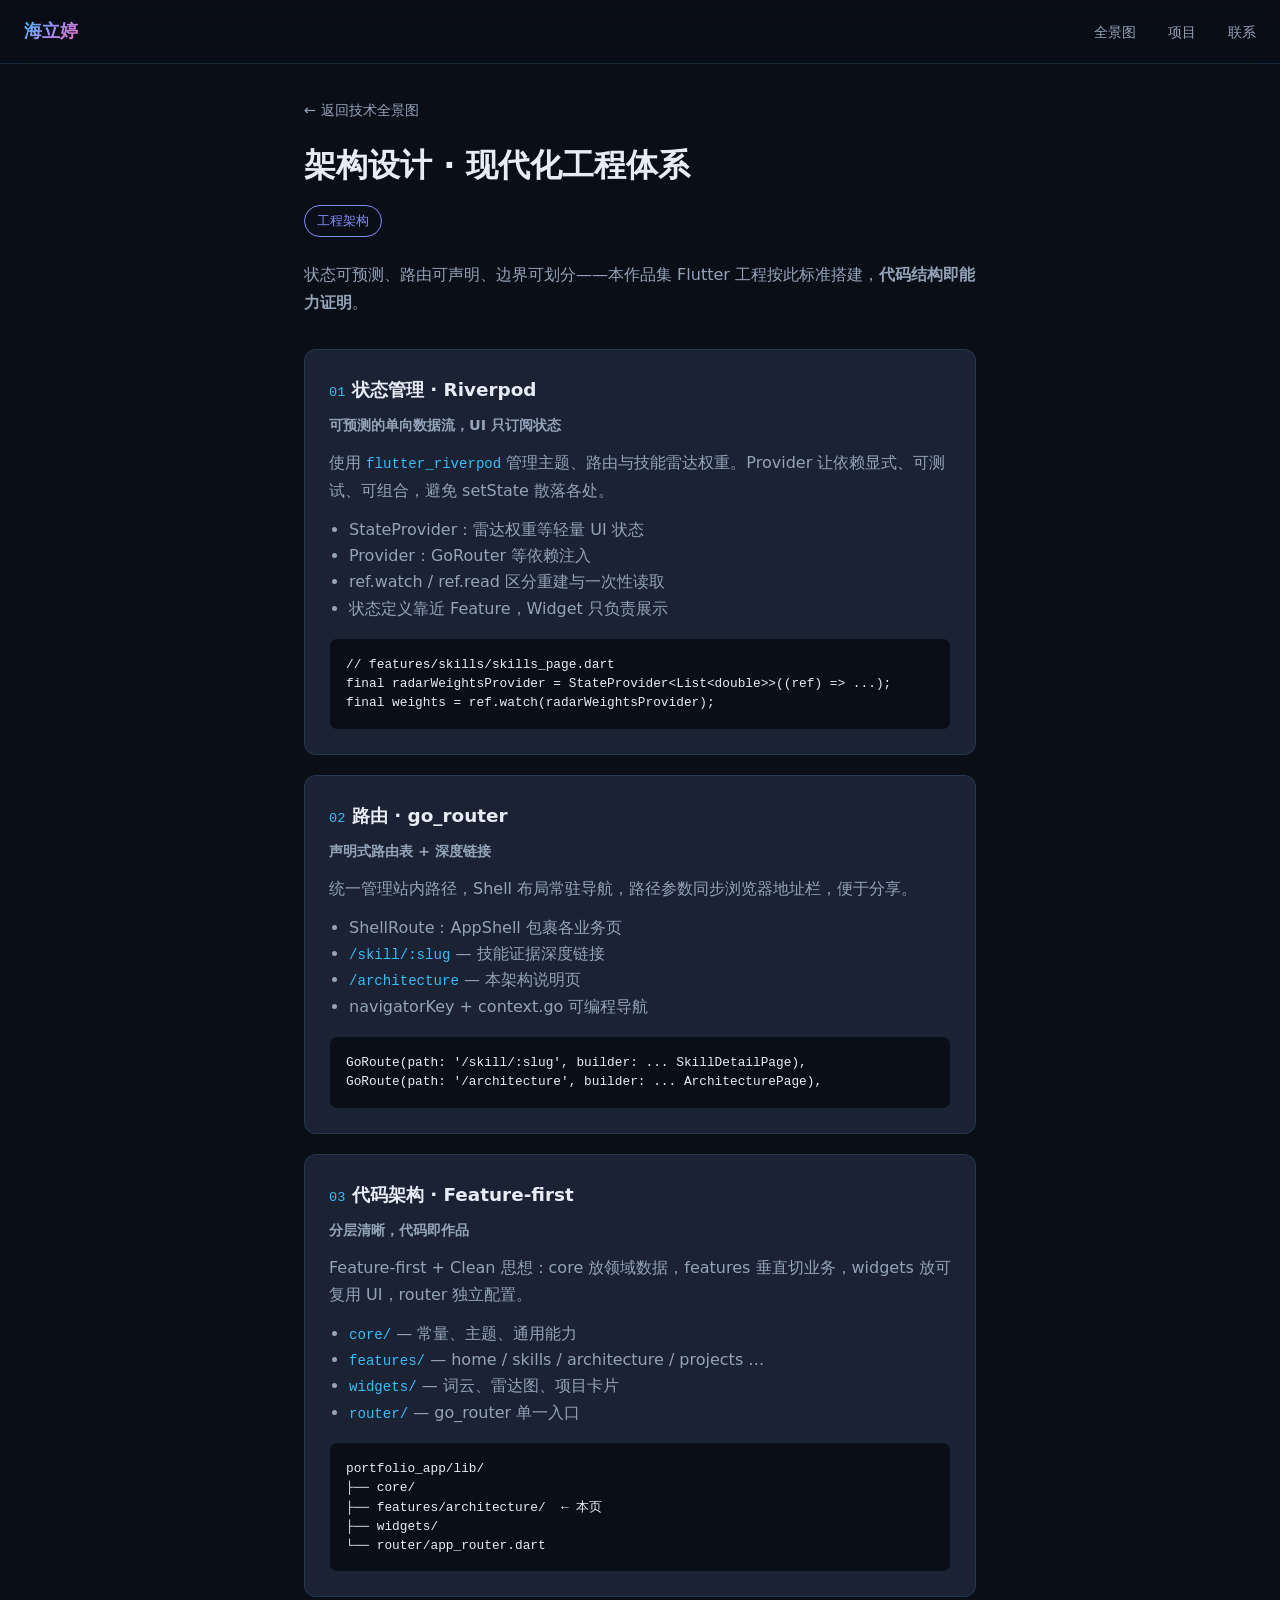
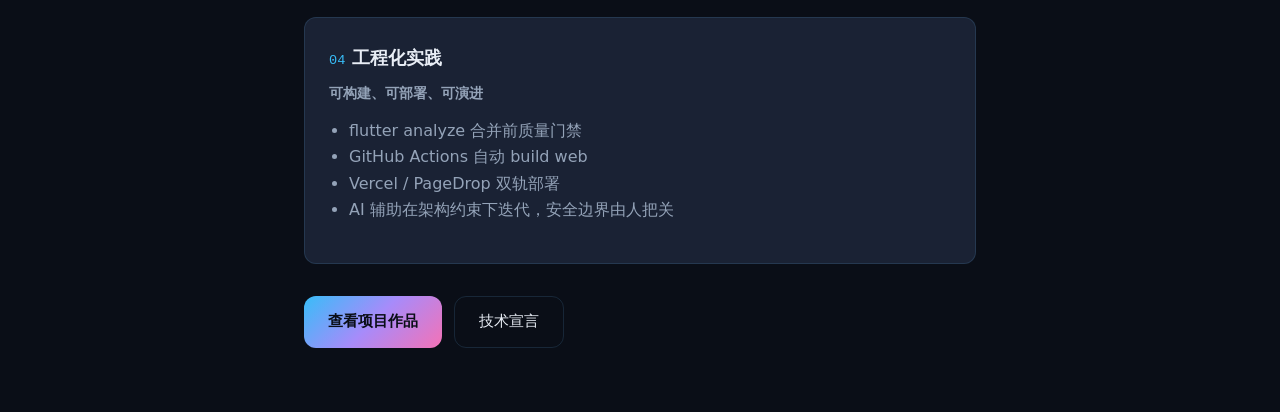
==== legacy/static-site/architecture.html @ 01e4a8b7 "Deploy legacy portfolio with Python API on Vercel. Static site moves to legacy/static-site; add Deep" ====
<!DOCTYPE html>
<html lang="zh-CN">
<head>
  <meta charset="UTF-8" />
  <meta name="viewport" content="width=device-width, initial-scale=1.0" />
  <meta name="description" content="海立婷 — 架构设计：Riverpod 状态管理、go_router 声明式路由、Feature-first 分层架构。" />
  <title>架构设计 · 现代化工程体系 | 海立婷</title>
  <link rel="stylesheet" href="./css/style.css?v=20260523" />
  <link rel="icon" href="data:image/svg+xml,<svg xmlns='http://www.w3.org/2000/svg' viewBox='0 0 100 100'><text y='.9em' font-size='90'>海</text></svg>" />
</head>
<body>
  <nav class="nav scrolled">
    <a href="./index.html" class="nav-logo">海立婷</a>
    <ul class="nav-links">
      <li><a href="./index.html#skill-map">全景图</a></li>
      <li><a href="./index.html#projects">项目</a></li>
      <li><a href="./index.html#contact">联系</a></li>
    </ul>
  </nav>

  <main class="skill-detail-page architecture-page">
    <div class="container skill-detail-container">
      <header class="skill-detail-header">
        <a href="./index.html#skill-map" class="skill-detail-back">← 返回技术全景图</a>
        <h1>架构设计 · 现代化工程体系</h1>
        <span class="skill-detail-badge" style="border-color:#818cf8;color:#818cf8">工程架构</span>
      </header>
      <p class="skill-detail-text arch-lead">
        状态可预测、路由可声明、边界可划分——本作品集 Flutter 工程按此标准搭建，<strong>代码结构即能力证明</strong>。
      </p>

      <article class="arch-section-card">
        <h2><span class="section-num">01</span> 状态管理 · Riverpod</h2>
        <p class="arch-sub">可预测的单向数据流，UI 只订阅状态</p>
        <p>使用 <code>flutter_riverpod</code> 管理主题、路由与技能雷达权重。Provider 让依赖显式、可测试、可组合，避免 setState 散落各处。</p>
        <ul class="arch-list">
          <li>StateProvider：雷达权重等轻量 UI 状态</li>
          <li>Provider：GoRouter 等依赖注入</li>
          <li>ref.watch / ref.read 区分重建与一次性读取</li>
          <li>状态定义靠近 Feature，Widget 只负责展示</li>
        </ul>
        <pre class="arch-code">// features/skills/skills_page.dart
final radarWeightsProvider = StateProvider&lt;List&lt;double&gt;&gt;((ref) =&gt; ...);
final weights = ref.watch(radarWeightsProvider);</pre>
      </article>

      <article class="arch-section-card">
        <h2><span class="section-num">02</span> 路由 · go_router</h2>
        <p class="arch-sub">声明式路由表 + 深度链接</p>
        <p>统一管理站内路径，Shell 布局常驻导航，路径参数同步浏览器地址栏，便于分享。</p>
        <ul class="arch-list">
          <li>ShellRoute：AppShell 包裹各业务页</li>
          <li><code>/skill/:slug</code> — 技能证据深度链接</li>
          <li><code>/architecture</code> — 本架构说明页</li>
          <li>navigatorKey + context.go 可编程导航</li>
        </ul>
        <pre class="arch-code">GoRoute(path: '/skill/:slug', builder: ... SkillDetailPage),
GoRoute(path: '/architecture', builder: ... ArchitecturePage),</pre>
      </article>

      <article class="arch-section-card">
        <h2><span class="section-num">03</span> 代码架构 · Feature-first</h2>
        <p class="arch-sub">分层清晰，代码即作品</p>
        <p>Feature-first + Clean 思想：core 放领域数据，features 垂直切业务，widgets 放可复用 UI，router 独立配置。</p>
        <ul class="arch-list">
          <li><code>core/</code> — 常量、主题、通用能力</li>
          <li><code>features/</code> — home / skills / architecture / projects …</li>
          <li><code>widgets/</code> — 词云、雷达图、项目卡片</li>
          <li><code>router/</code> — go_router 单一入口</li>
        </ul>
        <pre class="arch-code">portfolio_app/lib/
├── core/
├── features/architecture/  ← 本页
├── widgets/
└── router/app_router.dart</pre>
      </article>

      <article class="arch-section-card">
        <h2><span class="section-num">04</span> 工程化实践</h2>
        <p class="arch-sub">可构建、可部署、可演进</p>
        <ul class="arch-list">
          <li>flutter analyze 合并前质量门禁</li>
          <li>GitHub Actions 自动 build web</li>
          <li>Vercel / PageDrop 双轨部署</li>
          <li>AI 辅助在架构约束下迭代，安全边界由人把关</li>
        </ul>
      </article>

      <div class="skill-detail-actions">
      <a class="btn btn-primary" href="./index.html#projects">查看项目作品</a>
      <a class="btn btn-outline" href="./index.html#about">技术宣言</a>
      </div>
    </div>
  </main>
  <script src="./js/visit-tracker.js?v=20260526"></script>
</body>
</html>
---- legacy/static-site/css/style.css ----
:root {
  --bg: #0a0e17;
  --bg-alt: #111827;
  --surface: #1a2234;
  --border: rgba(99, 179, 237, 0.15);
  --text: #e8edf5;
  --text-muted: #94a3b8;
  --accent: #38bdf8;
  --accent-2: #a78bfa;
  --gradient: linear-gradient(135deg, #38bdf8 0%, #a78bfa 50%, #f472b6 100%);
  --font: system-ui, -apple-system, "PingFang SC", "Noto Sans SC", "Microsoft YaHei", sans-serif;
  --mono: "JetBrains Mono", monospace;
  --radius: 12px;
  --nav-h: 64px;
}

*, *::before, *::after { box-sizing: border-box; margin: 0; padding: 0; }

html { scroll-behavior: smooth; scroll-padding-top: var(--nav-h); }

body {
  font-family: var(--font);
  background: var(--bg);
  color: var(--text);
  line-height: 1.7;
  overflow-x: hidden;
}

a { color: var(--accent); text-decoration: none; transition: color 0.2s; }
a:hover { color: var(--accent-2); }

.container { max-width: 1100px; margin: 0 auto; padding: 0 1.5rem; }

/* Nav */
.nav {
  position: fixed;
  top: 0; left: 0; right: 0;
  height: var(--nav-h);
  display: flex;
  align-items: center;
  justify-content: space-between;
  padding: 0 1.5rem;
  background: rgba(10, 14, 23, 0.85);
  backdrop-filter: blur(12px);
  border-bottom: 1px solid var(--border);
  z-index: 100;
}

.nav-logo {
  font-weight: 700;
  font-size: 1.1rem;
  background: var(--gradient);
  -webkit-background-clip: text;
  -webkit-text-fill-color: transparent;
  background-clip: text;
}

.nav-links {
  display: flex;
  gap: 2rem;
  list-style: none;
}

.nav-links a {
  color: var(--text-muted);
  font-size: 0.9rem;
  font-weight: 500;
}

.nav-links a:hover { color: var(--text); }

.lang-switch {
  display: flex;
  gap: 4px;
  margin-left: auto;
  margin-right: 12px;
  background: var(--surface);
  border: 1px solid var(--border);
  border-radius: 999px;
  padding: 3px;
}

.lang-btn {
  border: none;
  background: transparent;
  color: var(--text-muted);
  font-size: 0.8rem;
  font-weight: 500;
  padding: 0.35rem 0.65rem;
  border-radius: 999px;
  cursor: pointer;
  font-family: var(--font);
  transition: 0.2s;
}

.lang-btn:hover { color: var(--text); }

.lang-btn.active {
  background: var(--gradient);
  color: #0a0e17;
}

.nav-toggle {
  display: none;
  flex-direction: column;
  gap: 5px;
  background: none;
  border: none;
  cursor: pointer;
  padding: 4px;
}

.nav-toggle span {
  display: block;
  width: 22px;
  height: 2px;
  background: var(--text);
  border-radius: 2px;
  transition: 0.3s;
}

/* Hero */
.hero {
  position: relative;
  min-height: 100vh;
  display: flex;
  flex-direction: column;
  justify-content: center;
  padding: calc(var(--nav-h) + 3rem) 1.5rem 4rem;
  max-width: 1100px;
  margin: 0 auto;
}

.hero-bg {
  position: absolute;
  inset: 0;
  background:
    radial-gradient(ellipse 80% 50% at 50% -20%, rgba(56, 189, 248, 0.18), transparent),
    radial-gradient(ellipse 60% 40% at 90% 60%, rgba(167, 139, 250, 0.12), transparent),
    radial-gradient(ellipse 50% 30% at 10% 80%, rgba(244, 114, 182, 0.08), transparent);
  pointer-events: none;
}

.hero-content { position: relative; z-index: 1; }

.hero-badge {
  display: inline-block;
  padding: 0.35rem 0.9rem;
  border: 1px solid var(--border);
  border-radius: 999px;
  font-size: 0.85rem;
  color: var(--accent);
  margin-bottom: 1.5rem;
  font-family: var(--mono);
}

.hero-title {
  font-size: clamp(2.8rem, 8vw, 4.5rem);
  font-weight: 700;
  line-height: 1.15;
  letter-spacing: -0.02em;
  background: var(--gradient);
  -webkit-background-clip: text;
  -webkit-text-fill-color: transparent;
  background-clip: text;
  margin-bottom: 1rem;
}

.hero-subtitle {
  font-size: clamp(1rem, 2.5vw, 1.2rem);
  color: var(--text-muted);
  max-width: 640px;
  margin-bottom: 1.25rem;
}

.hero-subtitle strong { color: var(--text); font-weight: 500; }

.hero-meta {
  display: flex;
  flex-wrap: wrap;
  gap: 1rem 1.5rem;
  font-size: 0.9rem;
  color: var(--text-muted);
  margin-bottom: 2rem;
}

.hero-actions {
  display: flex;
  flex-wrap: wrap;
  gap: 1rem;
  margin-bottom: 2rem;
}

.btn {
  display: inline-flex;
  align-items: center;
  padding: 0.75rem 1.5rem;
  border-radius: var(--radius);
  font-weight: 500;
  font-size: 0.95rem;
  transition: transform 0.2s, box-shadow 0.2s;
}

.btn:hover { transform: translateY(-2px); }

.btn-primary {
  background: var(--gradient);
  color: #0a0e17;
  font-weight: 600;
}

.btn-primary:hover { color: #0a0e17; box-shadow: 0 8px 30px rgba(56, 189, 248, 0.35); }

.btn-outline {
  border: 1px solid var(--border);
  color: var(--text);
}

.btn-outline:hover { border-color: var(--accent); color: var(--accent); }

.hero-contact {
  font-size: 0.95rem;
  color: var(--text-muted);
}

.hero-contact .sep { margin: 0 0.5rem; opacity: 0.4; }

.hero-stats {
  position: relative;
  z-index: 1;
  display: grid;
  grid-template-columns: repeat(4, 1fr);
  gap: 1rem;
  margin-top: 4rem;
  padding-top: 2rem;
  border-top: 1px solid var(--border);
}

.stat {
  text-align: center;
  padding: 1rem;
  background: var(--surface);
  border-radius: var(--radius);
  border: 1px solid var(--border);
}

.stat-num {
  display: block;
  font-size: 1.75rem;
  font-weight: 700;
  font-family: var(--mono);
  background: var(--gradient);
  -webkit-background-clip: text;
  -webkit-text-fill-color: transparent;
  background-clip: text;
}

.stat-label { font-size: 0.8rem; color: var(--text-muted); }

/* Sections */
.section { padding: 5rem 0; }
.section-alt { background: var(--bg-alt); }

.section-title {
  font-size: clamp(1.5rem, 4vw, 2rem);
  font-weight: 700;
  margin-bottom: 2.5rem;
  display: flex;
  align-items: baseline;
  gap: 0.75rem;
}

.section-num {
  font-family: var(--mono);
  font-size: 0.85rem;
  color: var(--accent);
  font-weight: 500;
}

/* AI highlight */
.ai-highlight {
  display: flex;
  gap: 1.25rem;
  align-items: flex-start;
  padding: 1.5rem 1.75rem;
  margin-bottom: 1.5rem;
  background: linear-gradient(135deg, rgba(56, 189, 248, 0.12) 0%, rgba(167, 139, 250, 0.12) 100%);
  border: 1px solid rgba(56, 189, 248, 0.35);
  border-radius: var(--radius);
}

.ai-highlight-icon {
  font-size: 2rem;
  flex-shrink: 0;
}

.ai-highlight h3 {
  font-size: 1.1rem;
  margin-bottom: 0.5rem;
  background: var(--gradient);
  -webkit-background-clip: text;
  -webkit-text-fill-color: transparent;
  background-clip: text;
}

.ai-highlight p {
  font-size: 0.92rem;
  color: var(--text-muted);
}

.ai-highlight strong { color: var(--text); font-weight: 500; }

/* Advantages */
.advantages-grid {
  display: grid;
  grid-template-columns: repeat(auto-fill, minmax(300px, 1fr));
  gap: 1.25rem;
}

.advantage-card {
  padding: 1.5rem;
  background: var(--surface);
  border: 1px solid var(--border);
  border-radius: var(--radius);
  transition: border-color 0.2s, transform 0.2s;
}

.advantage-card:hover {
  border-color: rgba(56, 189, 248, 0.35);
  transform: translateY(-3px);
}

.advantage-icon { font-size: 1.75rem; margin-bottom: 0.75rem; }

.advantage-card h3 {
  font-size: 1.05rem;
  margin-bottom: 0.5rem;
}

.advantage-card p {
  font-size: 0.9rem;
  color: var(--text-muted);
}

/* Skills */
.skills-wrap { display: flex; flex-direction: column; gap: 2rem; }

.skill-group h3 {
  font-size: 0.95rem;
  color: var(--accent);
  margin-bottom: 0.75rem;
  font-family: var(--mono);
}

.tags {
  display: flex;
  flex-wrap: wrap;
  gap: 0.5rem;
}

.tags span {
  padding: 0.4rem 0.85rem;
  background: var(--surface);
  border: 1px solid var(--border);
  border-radius: 999px;
  font-size: 0.85rem;
  color: var(--text-muted);
  transition: 0.2s;
}

.tags span:hover {
  color: var(--text);
  border-color: rgba(167, 139, 250, 0.4);
}

/* Timeline */
.timeline { position: relative; padding-left: 1.5rem; }

.timeline::before {
  content: "";
  position: absolute;
  left: 0;
  top: 0;
  bottom: 0;
  width: 2px;
  background: linear-gradient(180deg, var(--accent), var(--accent-2), transparent);
  border-radius: 2px;
}

.timeline-item {
  position: relative;
  padding-bottom: 2.5rem;
  padding-left: 1.5rem;
}

.timeline-item::before {
  content: "";
  position: absolute;
  left: -1.5rem;
  top: 0.35rem;
  width: 10px;
  height: 10px;
  margin-left: -4px;
  background: var(--accent);
  border-radius: 50%;
  box-shadow: 0 0 12px var(--accent);
}

.timeline-date {
  font-family: var(--mono);
  font-size: 0.8rem;
  color: var(--accent);
  margin-bottom: 0.35rem;
}

.timeline-body h3 { font-size: 1.15rem; margin-bottom: 0.25rem; }

.timeline-body .role {
  font-size: 0.9rem;
  color: var(--accent-2);
  margin-bottom: 0.75rem;
}

.timeline-body ul {
  list-style: none;
  margin-bottom: 0.75rem;
}

.timeline-body li {
  position: relative;
  padding-left: 1rem;
  font-size: 0.9rem;
  color: var(--text-muted);
  margin-bottom: 0.35rem;
}

.timeline-body li::before {
  content: "›";
  position: absolute;
  left: 0;
  color: var(--accent);
}

.timeline-body .highlight {
  font-size: 0.85rem;
  color: var(--accent);
  padding: 0.5rem 0.75rem;
  background: rgba(56, 189, 248, 0.08);
  border-radius: 8px;
  border-left: 3px solid var(--accent);
}

/* Projects */
.projects-grid {
  display: grid;
  grid-template-columns: repeat(auto-fill, minmax(300px, 1fr));
  gap: 1.25rem;
}

.project-card {
  padding: 1.5rem;
  background: var(--bg);
  border: 1px solid var(--border);
  border-radius: var(--radius);
  transition: 0.2s;
}

.project-card:hover {
  border-color: rgba(167, 139, 250, 0.35);
  transform: translateY(-3px);
}

.project-card-featured {
  border-color: rgba(56, 189, 248, 0.45);
  background: linear-gradient(135deg, rgba(56, 189, 248, 0.08) 0%, var(--bg) 60%);
  grid-column: 1 / -1;
}

.project-card-featured h3 a {
  color: var(--text);
}

.project-card-featured h3 a:hover {
  color: var(--accent);
}

.project-tag {
  display: inline-block;
  font-family: var(--mono);
  font-size: 0.7rem;
  color: var(--accent-2);
  margin-bottom: 0.6rem;
}

.project-card h3 { font-size: 1.05rem; margin-bottom: 0.5rem; }

.project-card p { font-size: 0.88rem; color: var(--text-muted); }

/* Education */
.edu-card {
  display: flex;
  align-items: center;
  gap: 1.25rem;
  padding: 1.5rem 2rem;
  background: var(--surface);
  border: 1px solid var(--border);
  border-radius: var(--radius);
  max-width: 480px;
}

.edu-icon { font-size: 2rem; }

.edu-card h3 { font-size: 1.1rem; }
.edu-card p { font-size: 0.9rem; color: var(--text-muted); }

/* Contact */
.section-contact { text-align: center; }

.section-contact .section-title { justify-content: center; }

.contact-lead {
  color: var(--text-muted);
  margin-bottom: 2rem;
  max-width: 520px;
  margin-left: auto;
  margin-right: auto;
}

.contact-cards {
  display: flex;
  flex-wrap: wrap;
  justify-content: center;
  gap: 1.25rem;
}

.contact-card {
  display: flex;
  flex-direction: column;
  align-items: center;
  padding: 1.5rem 2.5rem;
  background: var(--surface);
  border: 1px solid var(--border);
  border-radius: var(--radius);
  transition: 0.2s;
  min-width: 220px;
}

.contact-card:hover {
  border-color: var(--accent);
  transform: translateY(-4px);
  box-shadow: 0 12px 40px rgba(56, 189, 248, 0.15);
}

.contact-label {
  font-size: 0.8rem;
  color: var(--text-muted);
  margin-bottom: 0.35rem;
}

.contact-value {
  font-size: 1.1rem;
  font-weight: 500;
  color: var(--text);
}

/* Canvas 动态技能词云 */
.skill-cloud-lead {
  color: var(--text-muted);
  max-width: 720px;
  margin-bottom: 0.75rem;
  line-height: 1.75;
}

.skill-cloud-hint {
  font-size: 0.88rem;
  color: var(--text-muted);
  font-style: italic;
  margin-bottom: 1.25rem;
  opacity: 0.85;
}

.skill-canvas-wrap,
.skill-cloud-wrap {
  position: relative;
  display: flex;
  justify-content: center;
  align-items: center;
  width: min(520px, 92vw);
  min-height: min(520px, 92vw);
  margin: 0 auto 1.25rem;
  border: 1px solid var(--border);
  border-radius: 50%;
  background: radial-gradient(circle at 50% 50%, rgba(56, 189, 248, 0.05), transparent 70%);
  overflow: hidden;
  opacity: 1 !important;
  transform: none !important;
  visibility: visible !important;
  -webkit-tap-highlight-color: transparent;
}

.skill-cloud-mount {
  position: relative;
  width: min(520px, 92vw);
  height: min(520px, 92vw);
  margin: 0 auto;
}

.skill-cloud-mount .skill-cloud-word {
  position: absolute;
  font-weight: 600;
  text-decoration: none;
  white-space: nowrap;
  transition: transform 0.15s ease, opacity 0.15s ease;
  transform: translate(-50%, -50%);
}

.skill-cloud-mount .skill-cloud-word:hover {
  transform: translate(-50%, -50%) scale(1.08);
  filter: brightness(1.15);
}

.skill-cloud-mount:not(.is-ready) .skill-cloud-word {
  opacity: 0;
}

.skill-cloud-wrap.is-fallback .skill-cloud-mount {
  display: none;
}

.skill-cloud-fallback {
  display: none;
  flex-wrap: wrap;
  gap: 10px;
  justify-content: center;
  padding: 1.25rem;
}

.skill-cloud-fallback a {
  color: var(--accent);
  font-weight: 600;
  padding: 10px 14px;
  border: 1px solid var(--border);
  border-radius: 999px;
  text-decoration: none;
  background: var(--surface);
}

.skill-cloud-wrap.is-fallback .skill-cloud-fallback {
  display: flex;
}

.skill-canvas {
  display: block;
  max-width: 100%;
  touch-action: manipulation;
}

.visit-stats {
  margin-top: 0.5rem;
  font-size: 0.8rem;
  color: var(--text-muted);
  opacity: 0.85;
}

@media (max-width: 480px) {
  .skill-canvas-wrap {
    width: min(340px, 88vw);
    min-height: min(340px, 88vw);
  }
}

/* AI 生成式关于我 */
.ai-about-panel {
  max-width: 720px;
  margin: 0 auto;
  padding: 1.25rem;
  border: 1px solid var(--border);
  border-radius: var(--radius);
  background: var(--surface);
  opacity: 1 !important;
  transform: none !important;
}

.ai-about-chips {
  display: flex;
  flex-wrap: wrap;
  gap: 8px;
  margin-bottom: 12px;
}

.ai-about-chip {
  font-family: var(--font);
  font-size: 0.88rem;
  padding: 8px 14px;
  border-radius: 999px;
  border: 1px solid var(--border);
  background: var(--bg-alt);
  color: var(--accent);
  cursor: pointer;
}

.ai-about-input-row {
  display: flex;
  gap: 10px;
  margin-bottom: 14px;
}

.ai-about-input-row input {
  flex: 1;
  min-height: 44px;
  padding: 0 14px;
  border-radius: 10px;
  border: 1px solid var(--border);
  background: var(--bg);
  color: var(--text);
  font-family: var(--font);
  font-size: 1rem;
}

.ai-about-output {
  line-height: 1.75;
  color: var(--text);
  min-height: 4em;
}

.ai-about-meta {
  margin-top: 10px;
  font-size: 0.8rem;
  color: var(--accent);
  min-height: 1.2em;
}

.skill-cloud-legend {
  display: flex;
  flex-wrap: wrap;
  gap: 1rem 1.5rem;
  font-size: 0.8rem;
  color: var(--text-muted);
}

.skill-cloud-legend .dot {
  display: inline-block;
  width: 10px;
  height: 10px;
  border-radius: 50%;
  margin-right: 6px;
  vertical-align: middle;
}

.dot-flutter { background: #38bdf8; }
.dot-arch { background: #818cf8; }
.dot-ai { background: #a78bfa; }
.dot-web { background: #22d3ee; }
.dot-chain { background: #fb923c; }
.dot-tool { background: #4ade80; }
.dot-soft { background: #94a3b8; }

.skill-detail-page {
  padding: calc(var(--nav-h) + 2rem) 0 4rem;
  min-height: 100vh;
}

.skill-detail-container {
  max-width: 720px;
}

.skill-detail-header {
  margin-bottom: 1.5rem;
}

.skill-detail-back {
  display: inline-block;
  font-size: 0.9rem;
  color: var(--text-muted);
  margin-bottom: 1rem;
}

.skill-detail-back:hover {
  color: var(--accent);
}

.skill-detail-header h1 {
  font-size: clamp(1.5rem, 4vw, 2rem);
  margin-bottom: 0.75rem;
}

.skill-detail-badge {
  display: inline-block;
  font-size: 0.8rem;
  padding: 0.25rem 0.75rem;
  border-radius: 999px;
  border: 1px solid;
}

.skill-detail-text {
  line-height: 1.75;
  color: var(--text-muted);
  margin-bottom: 0.5rem;
}

.skill-detail-list {
  margin: 0.5rem 0 0 1.25rem;
  color: var(--text-muted);
  line-height: 1.7;
}

.skill-detail-actions {
  display: flex;
  flex-wrap: wrap;
  gap: 12px;
  margin-top: 2rem;
}

.skill-detail-empty {
  text-align: center;
  padding: 3rem 0;
}

.skill-evidence-label {
  font-size: 0.8rem;
  font-weight: 600;
  color: var(--accent);
  margin: 1rem 0 0.35rem;
  text-transform: uppercase;
  letter-spacing: 0.04em;
}

.skill-evidence-project {
  background: var(--surface);
  border: 1px solid var(--border);
  border-radius: var(--radius);
  padding: 1rem;
  margin-bottom: 0.75rem;
}

.skill-evidence-project h4 {
  font-size: 1rem;
  margin-bottom: 0.35rem;
}

.skill-evidence-metric {
  font-size: 0.85rem;
  color: var(--accent);
  margin-top: 0.5rem;
}

.skill-evidence-empty {
  color: var(--text-muted);
  font-size: 0.9rem;
}

.architecture-page .arch-lead {
  margin-bottom: 2rem;
  line-height: 1.75;
}

.arch-section-card {
  background: var(--surface);
  border: 1px solid var(--border);
  border-radius: var(--radius);
  padding: 1.5rem;
  margin-bottom: 1.25rem;
}

.arch-section-card h2 {
  font-size: 1.15rem;
  margin-bottom: 0.5rem;
}

.arch-sub {
  color: var(--accent);
  font-size: 0.9rem;
  font-weight: 600;
  margin-bottom: 0.75rem;
}

.arch-section-card p {
  color: var(--text-muted);
  line-height: 1.7;
  margin-bottom: 0.75rem;
}

.arch-list {
  margin: 0.5rem 0 1rem 1.25rem;
  color: var(--text-muted);
  line-height: 1.65;
}

.arch-code {
  font-family: var(--mono);
  font-size: 0.8rem;
  background: var(--bg);
  border: 1px solid var(--border);
  border-radius: 8px;
  padding: 1rem;
  overflow-x: auto;
  color: var(--text);
  line-height: 1.5;
  white-space: pre-wrap;
}

.arch-section-card code {
  font-family: var(--mono);
  font-size: 0.88em;
  color: var(--accent);
}

/* Footer */
.footer {
  padding: 2rem;
  text-align: center;
  font-size: 0.85rem;
  color: var(--text-muted);
  border-top: 1px solid var(--border);
}

/* Mobile */
@media (max-width: 768px) {
  .nav-toggle { display: flex; }

  .lang-switch {
    order: 3;
    margin-right: 8px;
  }

  .nav-links {
    position: fixed;
    top: var(--nav-h);
    left: 0;
    right: 0;
    flex-direction: column;
    gap: 0;
    background: var(--bg-alt);
    border-bottom: 1px solid var(--border);
    padding: 1rem 0;
    transform: translateY(-120%);
    opacity: 0;
    transition: 0.3s;
    pointer-events: none;
  }

  .nav-links.open {
    transform: translateY(0);
    opacity: 1;
    pointer-events: auto;
  }

  .nav-links li { padding: 0.75rem 1.5rem; }

  .hero-stats { grid-template-columns: repeat(2, 1fr); }
}
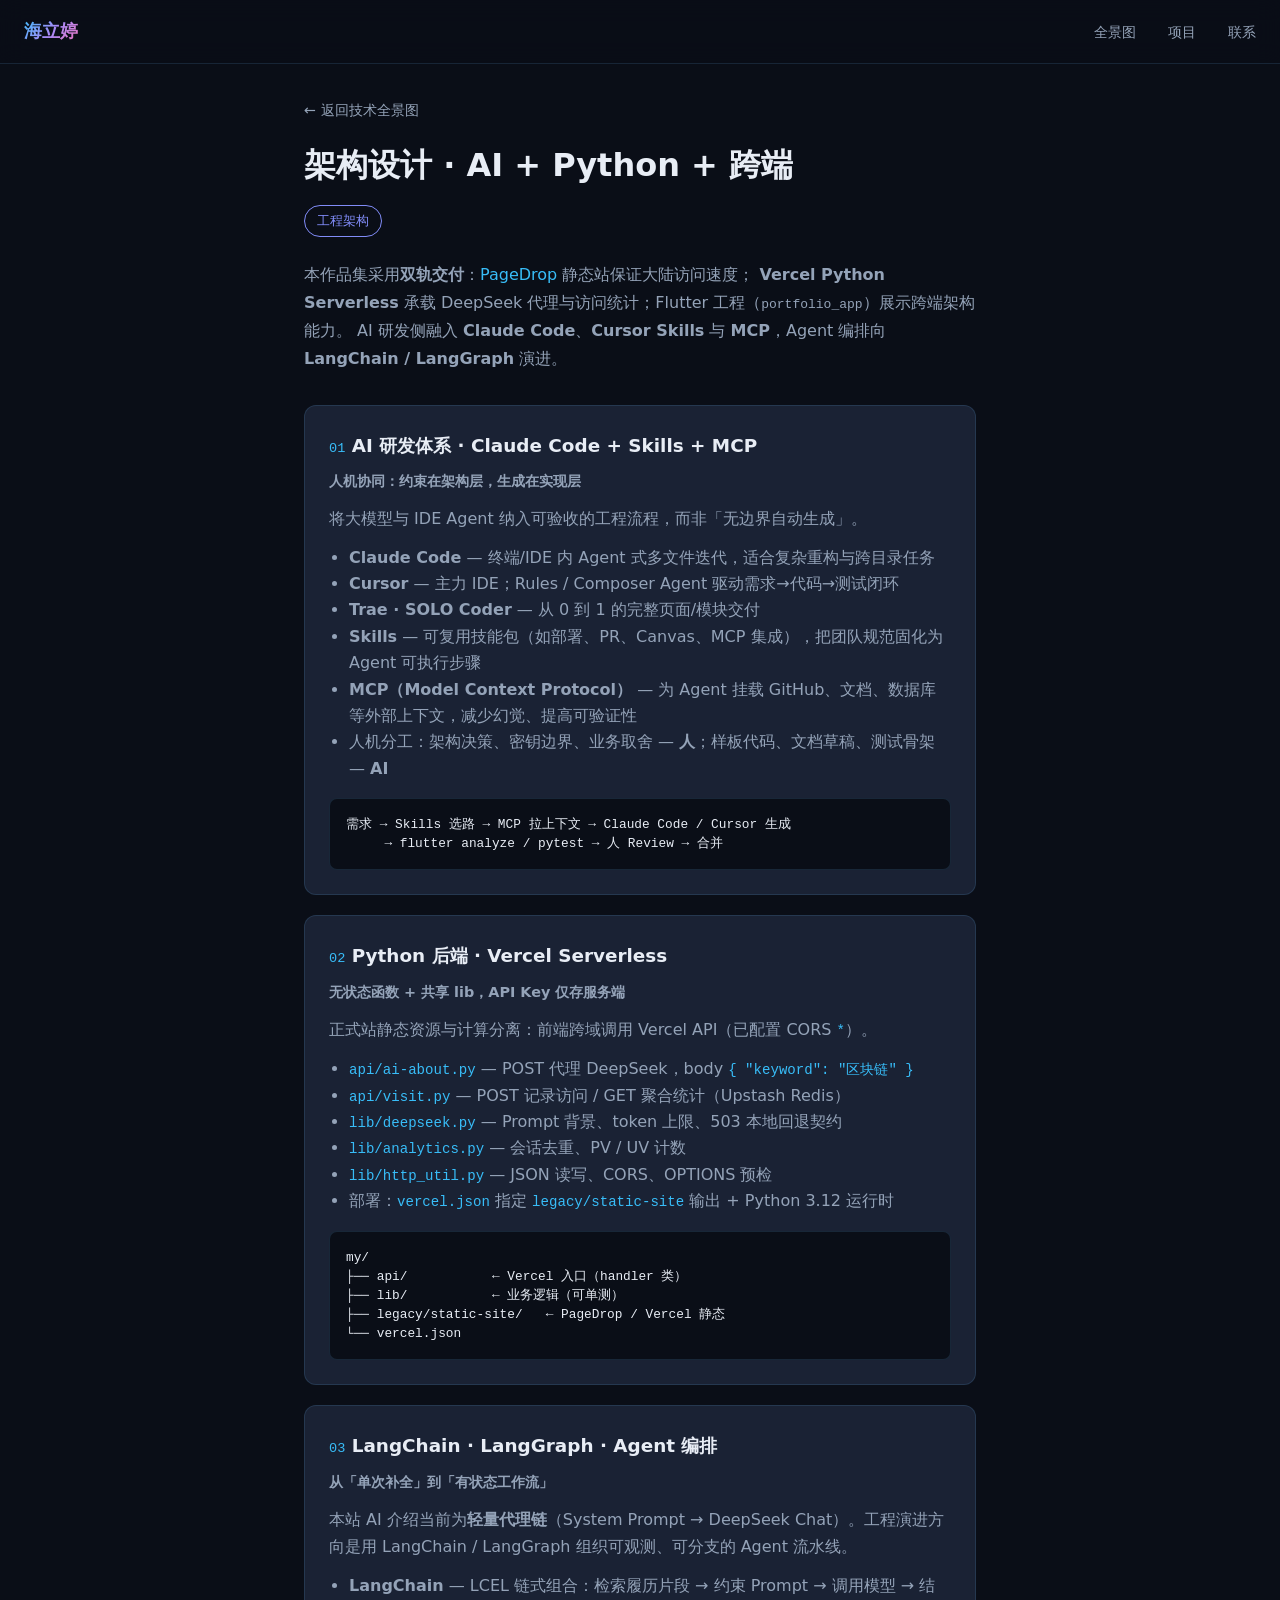
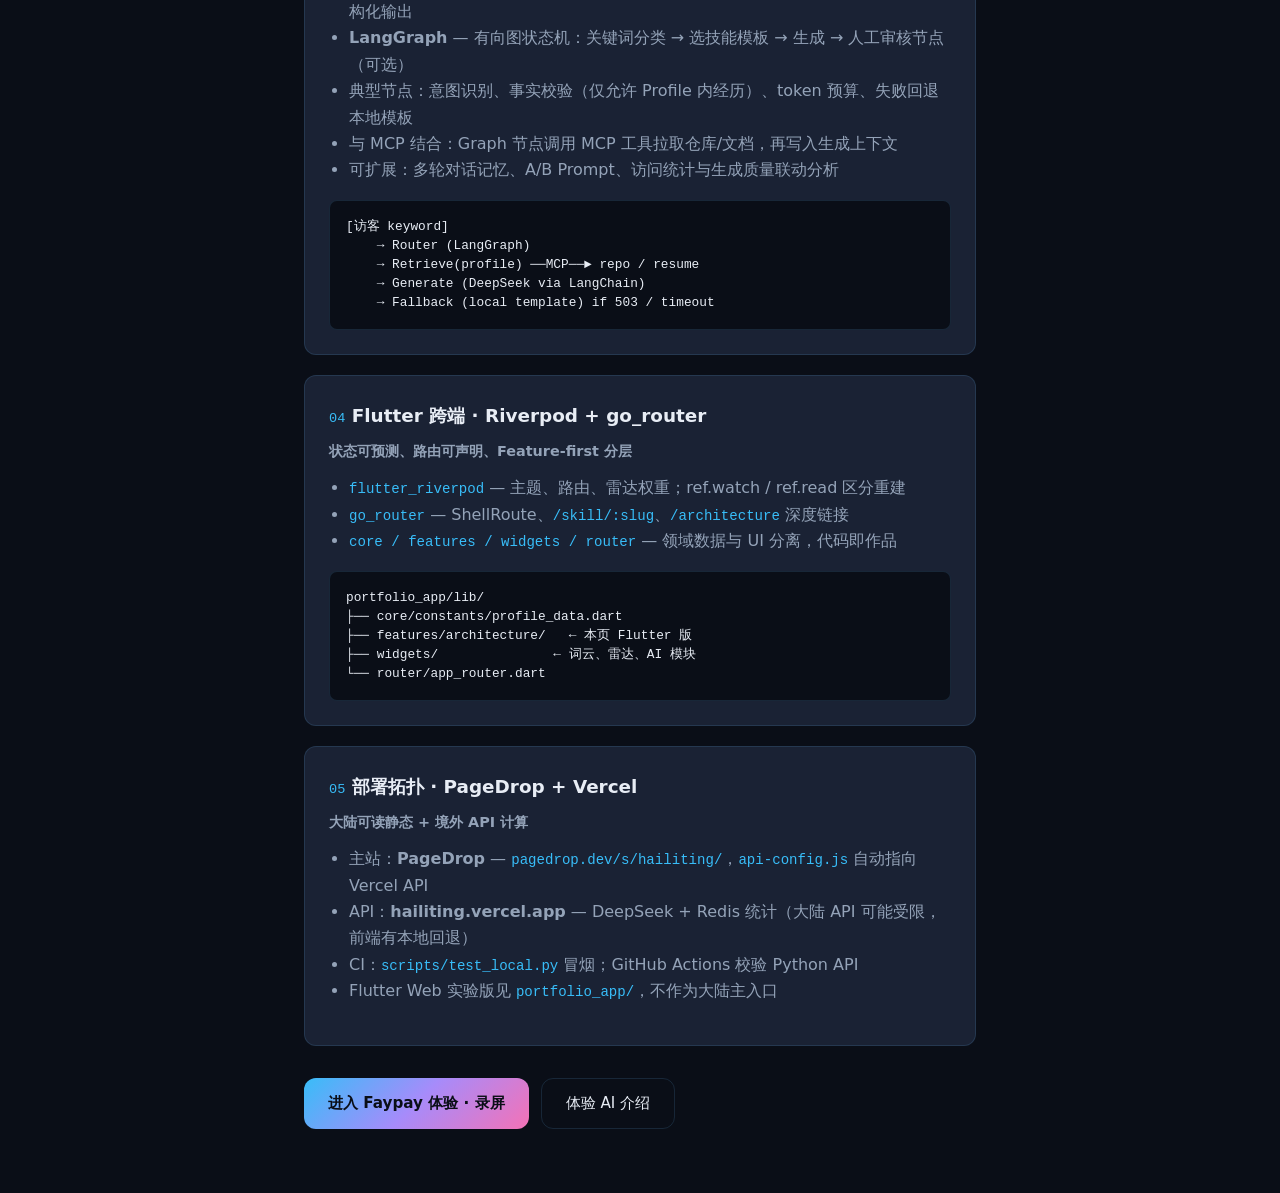
==== commit 9bd3cb4f: "Add experience page with Faypay demo videos and architecture updates. PageDrop static site links to " ====
--- a/legacy/static-site/architecture.html
+++ b/legacy/static-site/architecture.html
@@ -3,8 +3,8 @@
 <head>
   <meta charset="UTF-8" />
   <meta name="viewport" content="width=device-width, initial-scale=1.0" />
-  <meta name="description" content="海立婷 — 架构设计：Riverpod 状态管理、go_router 声明式路由、Feature-first 分层架构。" />
-  <title>架构设计 · 现代化工程体系 | 海立婷</title>
+  <meta name="description" content="海立婷 — 全栈工程架构：Claude Code · Skills/MCP · Python Serverless · LangChain/LangGraph · Flutter Riverpod。" />
+  <title>架构设计 · AI + Python + 跨端工程体系 | 海立婷</title>
   <link rel="stylesheet" href="./css/style.css?v=20260523" />
   <link rel="icon" href="data:image/svg+xml,<svg xmlns='http://www.w3.org/2000/svg' viewBox='0 0 100 100'><text y='.9em' font-size='90'>海</text></svg>" />
 </head>
@@ -22,76 +22,101 @@
     <div class="container skill-detail-container">
       <header class="skill-detail-header">
         <a href="./index.html#skill-map" class="skill-detail-back">← 返回技术全景图</a>
-        <h1>架构设计 · 现代化工程体系</h1>
+        <h1>架构设计 · AI + Python + 跨端</h1>
         <span class="skill-detail-badge" style="border-color:#818cf8;color:#818cf8">工程架构</span>
       </header>
       <p class="skill-detail-text arch-lead">
-        状态可预测、路由可声明、边界可划分——本作品集 Flutter 工程按此标准搭建，<strong>代码结构即能力证明</strong>。
+        本作品集采用<strong>双轨交付</strong>：<a href="https://pagedrop.dev/s/hailiting/" target="_blank" rel="noopener">PageDrop</a> 静态站保证大陆访问速度；
+        <strong>Vercel Python Serverless</strong> 承载 DeepSeek 代理与访问统计；Flutter 工程（<code>portfolio_app</code>）展示跨端架构能力。
+        AI 研发侧融入 <strong>Claude Code</strong>、<strong>Cursor Skills</strong> 与 <strong>MCP</strong>，Agent 编排向 <strong>LangChain / LangGraph</strong> 演进。
       </p>
 
       <article class="arch-section-card">
-        <h2><span class="section-num">01</span> 状态管理 · Riverpod</h2>
-        <p class="arch-sub">可预测的单向数据流，UI 只订阅状态</p>
-        <p>使用 <code>flutter_riverpod</code> 管理主题、路由与技能雷达权重。Provider 让依赖显式、可测试、可组合，避免 setState 散落各处。</p>
+        <h2><span class="section-num">01</span> AI 研发体系 · Claude Code + Skills + MCP</h2>
+        <p class="arch-sub">人机协同：约束在架构层，生成在实现层</p>
+        <p>将大模型与 IDE Agent 纳入可验收的工程流程，而非「无边界自动生成」。</p>
         <ul class="arch-list">
-          <li>StateProvider：雷达权重等轻量 UI 状态</li>
-          <li>Provider：GoRouter 等依赖注入</li>
-          <li>ref.watch / ref.read 区分重建与一次性读取</li>
-          <li>状态定义靠近 Feature，Widget 只负责展示</li>
+          <li><strong>Claude Code</strong> — 终端/IDE 内 Agent 式多文件迭代，适合复杂重构与跨目录任务</li>
+          <li><strong>Cursor</strong> — 主力 IDE；Rules / Composer Agent 驱动需求→代码→测试闭环</li>
+          <li><strong>Trae · SOLO Coder</strong> — 从 0 到 1 的完整页面/模块交付</li>
+          <li><strong>Skills</strong> — 可复用技能包（如部署、PR、Canvas、MCP 集成），把团队规范固化为 Agent 可执行步骤</li>
+          <li><strong>MCP（Model Context Protocol）</strong> — 为 Agent 挂载 GitHub、文档、数据库等外部上下文，减少幻觉、提高可验证性</li>
+          <li>人机分工：架构决策、密钥边界、业务取舍 — <strong>人</strong>；样板代码、文档草稿、测试骨架 — <strong>AI</strong></li>
         </ul>
-        <pre class="arch-code">// features/skills/skills_page.dart
-final radarWeightsProvider = StateProvider&lt;List&lt;double&gt;&gt;((ref) =&gt; ...);
-final weights = ref.watch(radarWeightsProvider);</pre>
+        <pre class="arch-code">需求 → Skills 选路 → MCP 拉上下文 → Claude Code / Cursor 生成
+     → flutter analyze / pytest → 人 Review → 合并</pre>
       </article>
 
       <article class="arch-section-card">
-        <h2><span class="section-num">02</span> 路由 · go_router</h2>
-        <p class="arch-sub">声明式路由表 + 深度链接</p>
-        <p>统一管理站内路径，Shell 布局常驻导航，路径参数同步浏览器地址栏，便于分享。</p>
+        <h2><span class="section-num">02</span> Python 后端 · Vercel Serverless</h2>
+        <p class="arch-sub">无状态函数 + 共享 lib，API Key 仅存服务端</p>
+        <p>正式站静态资源与计算分离：前端跨域调用 Vercel API（已配置 CORS <code>*</code>）。</p>
         <ul class="arch-list">
-          <li>ShellRoute：AppShell 包裹各业务页</li>
-          <li><code>/skill/:slug</code> — 技能证据深度链接</li>
-          <li><code>/architecture</code> — 本架构说明页</li>
-          <li>navigatorKey + context.go 可编程导航</li>
+          <li><code>api/ai-about.py</code> — POST 代理 DeepSeek，body <code>{ "keyword": "区块链" }</code></li>
+          <li><code>api/visit.py</code> — POST 记录访问 / GET 聚合统计（Upstash Redis）</li>
+          <li><code>lib/deepseek.py</code> — Prompt 背景、token 上限、503 本地回退契约</li>
+          <li><code>lib/analytics.py</code> — 会话去重、PV / UV 计数</li>
+          <li><code>lib/http_util.py</code> — JSON 读写、CORS、OPTIONS 预检</li>
+          <li>部署：<code>vercel.json</code> 指定 <code>legacy/static-site</code> 输出 + Python 3.12 运行时</li>
         </ul>
-        <pre class="arch-code">GoRoute(path: '/skill/:slug', builder: ... SkillDetailPage),
-GoRoute(path: '/architecture', builder: ... ArchitecturePage),</pre>
+        <pre class="arch-code">my/
+├── api/           ← Vercel 入口（handler 类）
+├── lib/           ← 业务逻辑（可单测）
+├── legacy/static-site/   ← PageDrop / Vercel 静态
+└── vercel.json</pre>
       </article>
 
       <article class="arch-section-card">
-        <h2><span class="section-num">03</span> 代码架构 · Feature-first</h2>
-        <p class="arch-sub">分层清晰，代码即作品</p>
-        <p>Feature-first + Clean 思想：core 放领域数据，features 垂直切业务，widgets 放可复用 UI，router 独立配置。</p>
+        <h2><span class="section-num">03</span> LangChain · LangGraph · Agent 编排</h2>
+        <p class="arch-sub">从「单次补全」到「有状态工作流」</p>
+        <p>本站 AI 介绍当前为<strong>轻量代理链</strong>（System Prompt → DeepSeek Chat）。工程演进方向是用 LangChain / LangGraph 组织可观测、可分支的 Agent 流水线。</p>
         <ul class="arch-list">
-          <li><code>core/</code> — 常量、主题、通用能力</li>
-          <li><code>features/</code> — home / skills / architecture / projects …</li>
-          <li><code>widgets/</code> — 词云、雷达图、项目卡片</li>
-          <li><code>router/</code> — go_router 单一入口</li>
+          <li><strong>LangChain</strong> — LCEL 链式组合：检索履历片段 → 约束 Prompt → 调用模型 → 结构化输出</li>
+          <li><strong>LangGraph</strong> — 有向图状态机：关键词分类 → 选技能模板 → 生成 → 人工审核节点（可选）</li>
+          <li>典型节点：意图识别、事实校验（仅允许 Profile 内经历）、token 预算、失败回退本地模板</li>
+          <li>与 MCP 结合：Graph 节点调用 MCP 工具拉取仓库/文档，再写入生成上下文</li>
+          <li>可扩展：多轮对话记忆、A/B Prompt、访问统计与生成质量联动分析</li>
+        </ul>
+        <pre class="arch-code">[访客 keyword]
+    → Router (LangGraph)
+    → Retrieve(profile) ──MCP──► repo / resume
+    → Generate (DeepSeek via LangChain)
+    → Fallback (local template) if 503 / timeout</pre>
+      </article>
+
+      <article class="arch-section-card">
+        <h2><span class="section-num">04</span> Flutter 跨端 · Riverpod + go_router</h2>
+        <p class="arch-sub">状态可预测、路由可声明、Feature-first 分层</p>
+        <ul class="arch-list">
+          <li><code>flutter_riverpod</code> — 主题、路由、雷达权重；ref.watch / ref.read 区分重建</li>
+          <li><code>go_router</code> — ShellRoute、<code>/skill/:slug</code>、<code>/architecture</code> 深度链接</li>
+          <li><code>core / features / widgets / router</code> — 领域数据与 UI 分离，代码即作品</li>
         </ul>
         <pre class="arch-code">portfolio_app/lib/
-├── core/
-├── features/architecture/  ← 本页
-├── widgets/
+├── core/constants/profile_data.dart
+├── features/architecture/   ← 本页 Flutter 版
+├── widgets/               ← 词云、雷达、AI 模块
 └── router/app_router.dart</pre>
       </article>
 
       <article class="arch-section-card">
-        <h2><span class="section-num">04</span> 工程化实践</h2>
-        <p class="arch-sub">可构建、可部署、可演进</p>
+        <h2><span class="section-num">05</span> 部署拓扑 · PageDrop + Vercel</h2>
+        <p class="arch-sub">大陆可读静态 + 境外 API 计算</p>
         <ul class="arch-list">
-          <li>flutter analyze 合并前质量门禁</li>
-          <li>GitHub Actions 自动 build web</li>
-          <li>Vercel / PageDrop 双轨部署</li>
-          <li>AI 辅助在架构约束下迭代，安全边界由人把关</li>
+          <li>主站：<strong>PageDrop</strong> — <code>pagedrop.dev/s/hailiting/</code>，<code>api-config.js</code> 自动指向 Vercel API</li>
+          <li>API：<strong>hailiting.vercel.app</strong> — DeepSeek + Redis 统计（大陆 API 可能受限，前端有本地回退）</li>
+          <li>CI：<code>scripts/test_local.py</code> 冒烟；GitHub Actions 校验 Python API</li>
+          <li>Flutter Web 实验版见 <code>portfolio_app/</code>，不作为大陆主入口</li>
         </ul>
       </article>
 
       <div class="skill-detail-actions">
-      <a class="btn btn-primary" href="./index.html#projects">查看项目作品</a>
-      <a class="btn btn-outline" href="./index.html#about">技术宣言</a>
+        <a class="btn btn-primary" href="./experience.html?slug=faypay">进入 Faypay 体验 · 录屏</a>
+        <a class="btn btn-outline" href="./experience.html?slug=ai-coding">体验 AI 介绍</a>
       </div>
     </div>
   </main>
-  <script src="./js/visit-tracker.js?v=20260526"></script>
+  <script src="./js/api-config.js?v=20260527"></script>
+  <script src="./js/visit-tracker.js?v=20260527"></script>
 </body>
 </html>
--- a/legacy/static-site/css/style.css
+++ b/legacy/static-site/css/style.css
@@ -451,6 +451,18 @@
 }
 
 /* Projects */
+.project-exp-link {
+  display: inline-block;
+  margin-top: 0.85rem;
+  font-size: 0.88rem;
+  font-weight: 600;
+  color: var(--accent);
+}
+
+.project-exp-link:hover {
+  text-decoration: underline;
+}
+
 .projects-grid {
   display: grid;
   grid-template-columns: repeat(auto-fill, minmax(300px, 1fr));
@@ -847,6 +859,105 @@
 .skill-evidence-empty {
   color: var(--text-muted);
   font-size: 0.9rem;
+}
+
+/* —— 作品体验页 —— */
+.experience-container {
+  max-width: 840px;
+}
+
+.exp-intro {
+  color: var(--text-muted);
+  line-height: 1.7;
+  margin-bottom: 1rem;
+}
+
+.exp-video-section {
+  margin: 1.5rem 0 2rem;
+}
+
+.exp-video-tabs {
+  display: flex;
+  flex-wrap: wrap;
+  gap: 8px;
+  margin-bottom: 1rem;
+}
+
+.exp-video-tab {
+  font-family: inherit;
+  font-size: 0.85rem;
+  padding: 0.45rem 0.9rem;
+  border-radius: 999px;
+  border: 1px solid var(--border);
+  background: var(--surface);
+  color: var(--text-muted);
+  cursor: pointer;
+  transition: border-color 0.2s, color 0.2s, background 0.2s;
+}
+
+.exp-video-tab:hover {
+  border-color: var(--accent);
+  color: var(--text);
+}
+
+.exp-video-tab.is-active {
+  border-color: var(--accent);
+  background: rgba(56, 189, 248, 0.12);
+  color: var(--accent);
+  font-weight: 600;
+}
+
+.exp-video-player-wrap {
+  position: relative;
+  width: 100%;
+  border-radius: var(--radius);
+  overflow: hidden;
+  border: 1px solid var(--border);
+  background: #0a0e14;
+  box-shadow: 0 12px 40px rgba(0, 0, 0, 0.35);
+}
+
+.exp-video-player {
+  display: block;
+  width: 100%;
+  max-height: min(72vh, 520px);
+  object-fit: contain;
+  vertical-align: middle;
+}
+
+.exp-video-desc {
+  margin-top: 0.75rem;
+  font-size: 0.9rem;
+  line-height: 1.6;
+}
+
+.exp-video-hints {
+  margin: 0.75rem 0 0 1.1rem;
+  font-size: 0.8rem;
+  color: var(--text-muted);
+  line-height: 1.6;
+}
+
+.exp-demo-section {
+  margin: 1.5rem 0 2rem;
+}
+
+.exp-ai-panel {
+  margin-top: 0.5rem;
+}
+
+.exp-api-code {
+  margin-top: 0.5rem;
+}
+
+.exp-fallback-section {
+  margin: 1.5rem 0;
+}
+
+.exp-actions {
+  margin-top: 2.5rem;
+  padding-top: 1rem;
+  border-top: 1px solid var(--border);
 }
 
 .architecture-page .arch-lead {
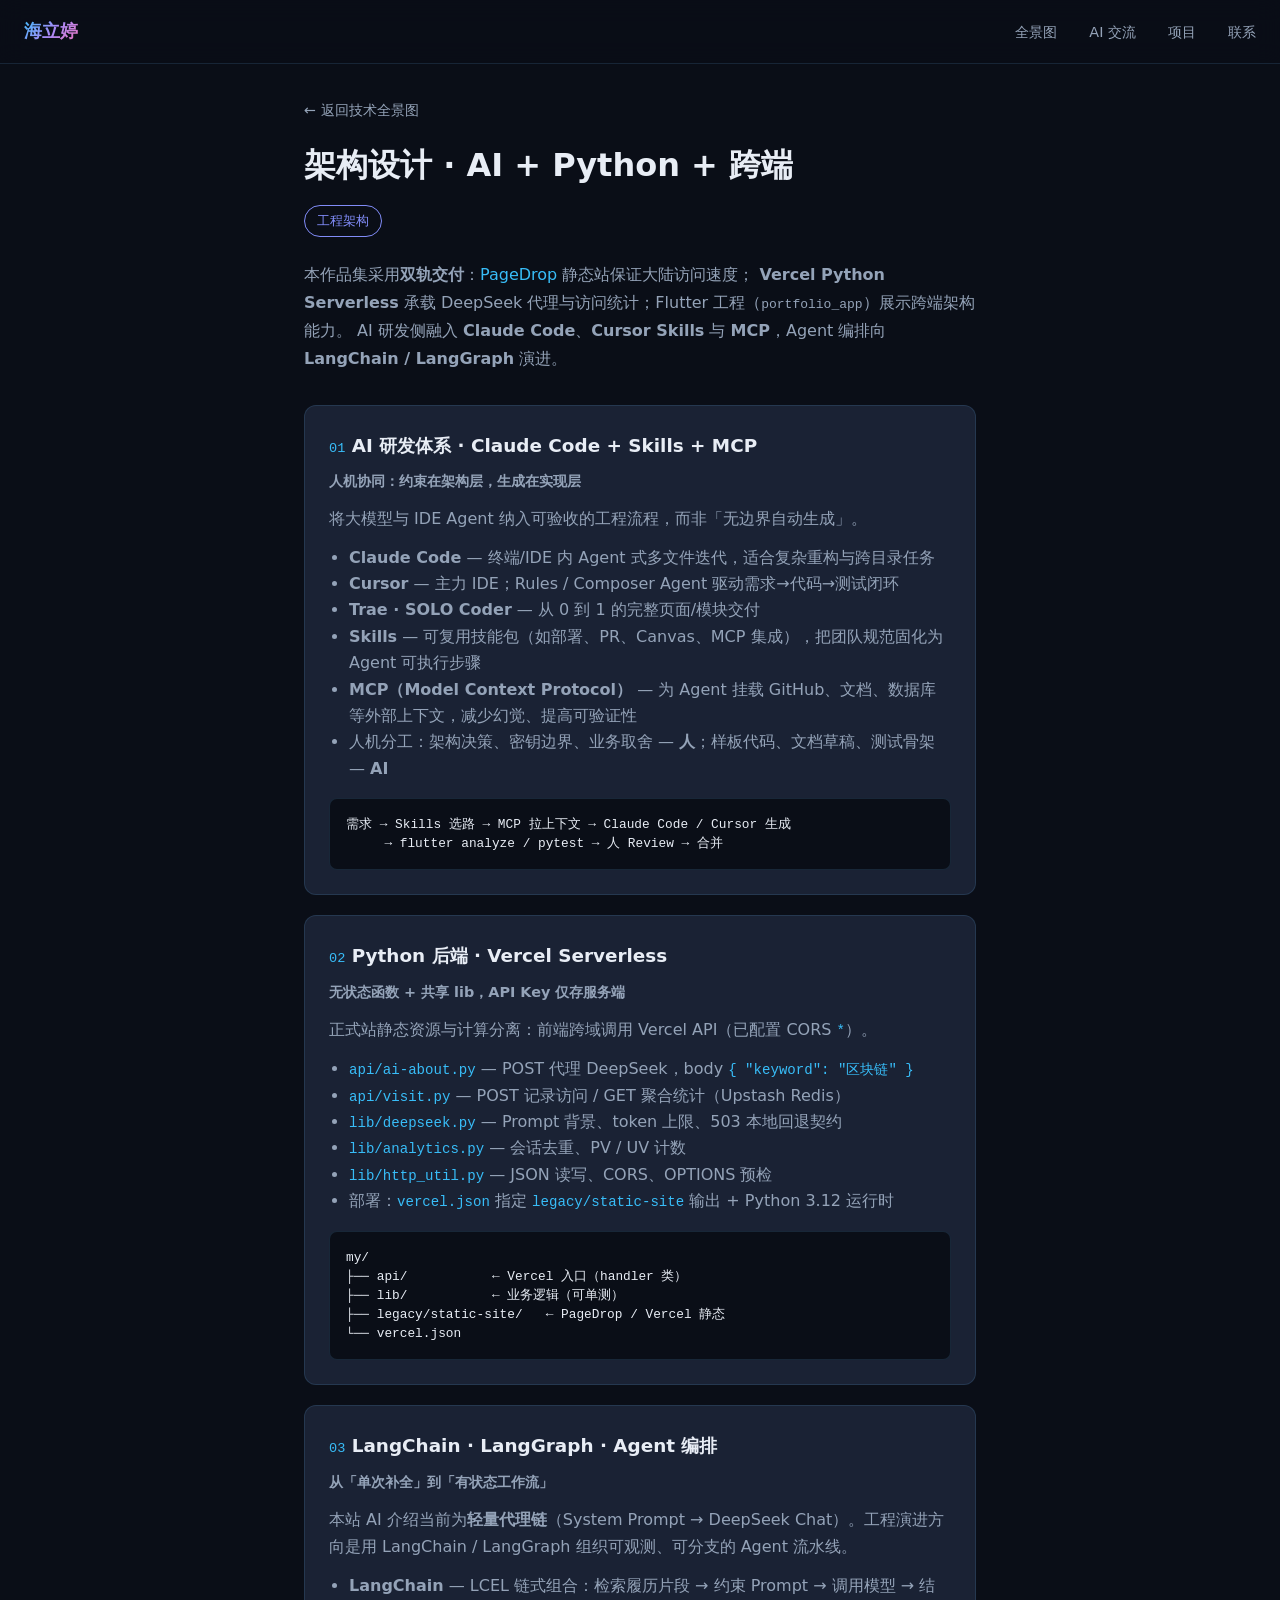
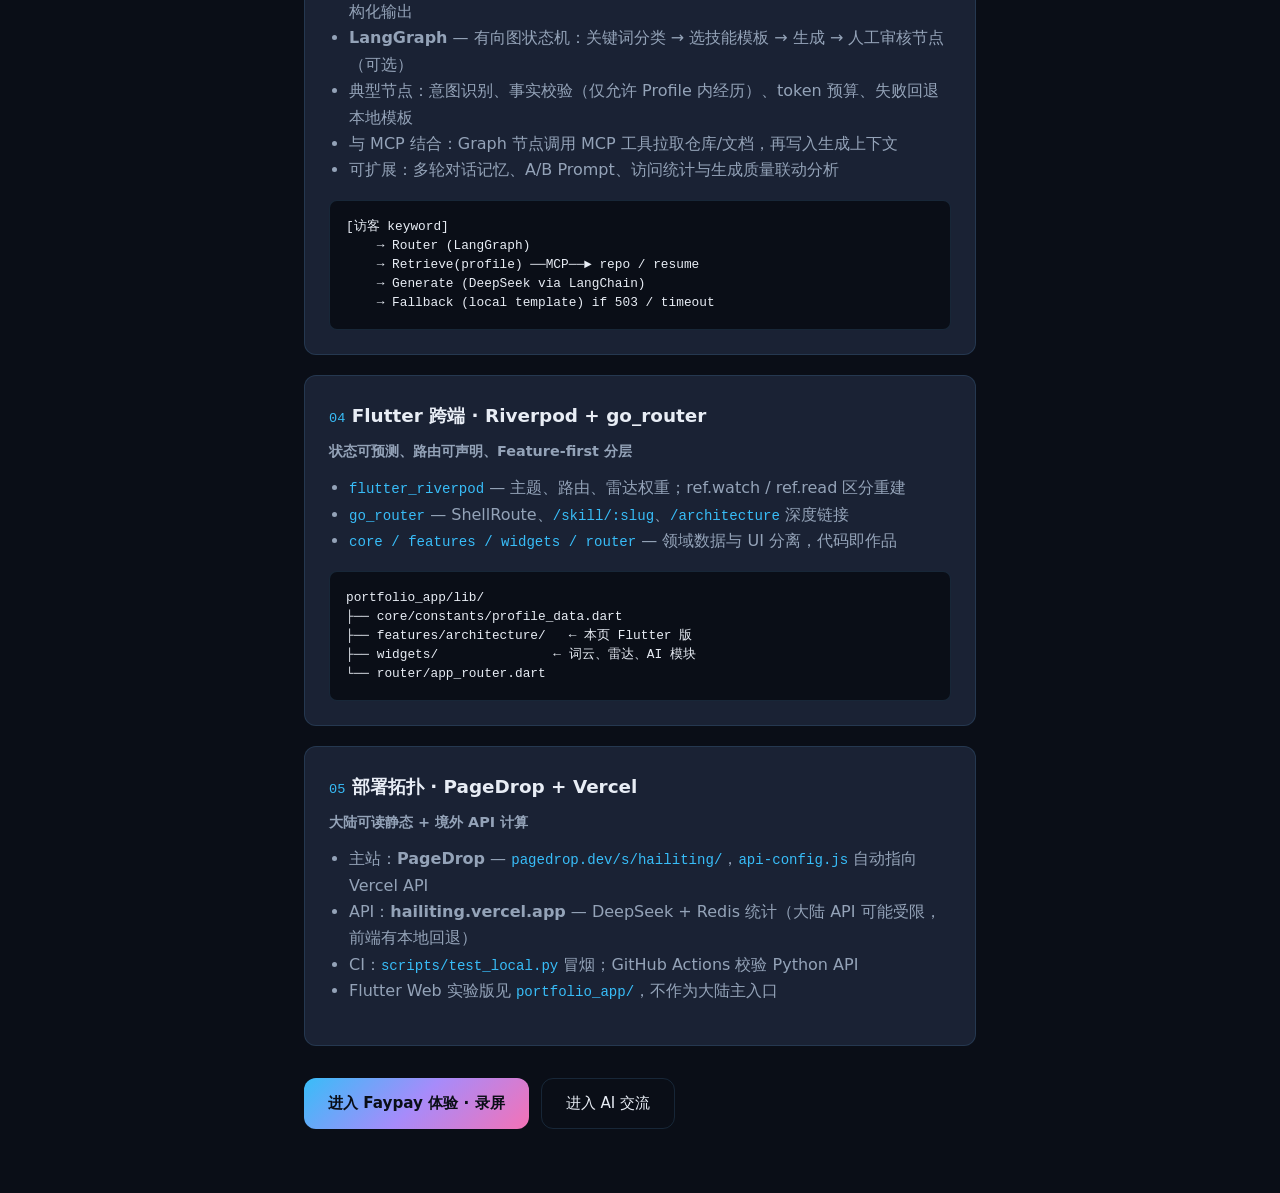
==== commit 8559129c: "Add AI chat page, deploy scripts, and cursor-best-practices skill. PageDrop lite deploy via PUT; exp" ====
--- a/legacy/static-site/architecture.html
+++ b/legacy/static-site/architecture.html
@@ -13,6 +13,7 @@
     <a href="./index.html" class="nav-logo">海立婷</a>
     <ul class="nav-links">
       <li><a href="./index.html#skill-map">全景图</a></li>
+      <li><a href="./ai.html">AI 交流</a></li>
       <li><a href="./index.html#projects">项目</a></li>
       <li><a href="./index.html#contact">联系</a></li>
     </ul>
@@ -112,7 +113,7 @@
 
       <div class="skill-detail-actions">
         <a class="btn btn-primary" href="./experience.html?slug=faypay">进入 Faypay 体验 · 录屏</a>
-        <a class="btn btn-outline" href="./experience.html?slug=ai-coding">体验 AI 介绍</a>
+        <a class="btn btn-outline" href="./ai.html">进入 AI 交流</a>
       </div>
     </div>
   </main>
--- a/legacy/static-site/css/style.css
+++ b/legacy/static-site/css/style.css
@@ -740,6 +740,148 @@
   font-size: 0.8rem;
   color: var(--accent);
   min-height: 1.2em;
+}
+
+/* 首页 AI 入口卡片 */
+.ai-entry-card {
+  display: flex;
+  gap: 1.25rem;
+  align-items: flex-start;
+  max-width: 720px;
+  margin: 0 auto;
+  padding: 1.5rem;
+  border: 1px solid var(--border);
+  border-radius: var(--radius);
+  background: linear-gradient(135deg, rgba(167, 139, 250, 0.08), rgba(56, 189, 248, 0.06));
+}
+
+.ai-entry-icon {
+  font-size: 2rem;
+  line-height: 1;
+  flex-shrink: 0;
+}
+
+.ai-entry-title {
+  font-size: 1.2rem;
+  margin-bottom: 0.5rem;
+}
+
+.ai-entry-desc {
+  color: var(--text-muted);
+  line-height: 1.7;
+  margin-bottom: 0.85rem;
+}
+
+.ai-entry-tags {
+  display: flex;
+  flex-wrap: wrap;
+  gap: 8px;
+  margin-bottom: 1rem;
+}
+
+.ai-entry-tags span {
+  font-size: 0.8rem;
+  padding: 4px 10px;
+  border-radius: 999px;
+  border: 1px solid var(--border);
+  color: var(--accent);
+  background: var(--bg-alt);
+}
+
+/* AI 交流专页 */
+.ai-page-body {
+  background: var(--bg);
+}
+
+.ai-page {
+  padding: calc(var(--nav-h) + 1.5rem) 0 3rem;
+  min-height: 100vh;
+}
+
+.ai-page-container {
+  max-width: 760px;
+}
+
+.ai-page-header {
+  margin-bottom: 1.25rem;
+}
+
+.ai-page-header h1 {
+  font-size: clamp(1.4rem, 4vw, 1.85rem);
+  margin: 0.5rem 0 0.75rem;
+}
+
+.ai-page-lead {
+  color: var(--text-muted);
+  line-height: 1.75;
+}
+
+.ai-chat-thread {
+  display: flex;
+  flex-direction: column;
+  gap: 12px;
+  max-height: min(52vh, 420px);
+  overflow-y: auto;
+  padding: 1rem;
+  margin-bottom: 1rem;
+  border: 1px solid var(--border);
+  border-radius: var(--radius);
+  background: var(--bg-alt);
+}
+
+.ai-chat-msg {
+  max-width: 92%;
+  padding: 0.75rem 1rem;
+  border-radius: 12px;
+  line-height: 1.65;
+}
+
+.ai-chat-msg p {
+  margin: 0.35rem 0 0;
+}
+
+.ai-chat-msg--user {
+  align-self: flex-end;
+  background: rgba(56, 189, 248, 0.15);
+  border: 1px solid rgba(56, 189, 248, 0.25);
+}
+
+.ai-chat-msg--assistant {
+  align-self: flex-start;
+  background: var(--surface);
+  border: 1px solid var(--border);
+}
+
+.ai-chat-role {
+  display: block;
+  font-size: 0.72rem;
+  font-weight: 600;
+  color: var(--accent);
+  margin-bottom: 0.15rem;
+  text-transform: uppercase;
+  letter-spacing: 0.04em;
+}
+
+.ai-chat-meta {
+  margin-top: 0.5rem !important;
+  font-size: 0.75rem;
+  color: var(--text-muted);
+}
+
+.ai-page-panel {
+  max-width: none;
+}
+
+.ai-page-footnote {
+  margin-top: 1rem;
+  font-size: 0.8rem;
+  color: var(--text-muted);
+  text-align: center;
+}
+
+.nav-links a.nav-active {
+  color: var(--accent);
+  font-weight: 600;
 }
 
 .skill-cloud-legend {
